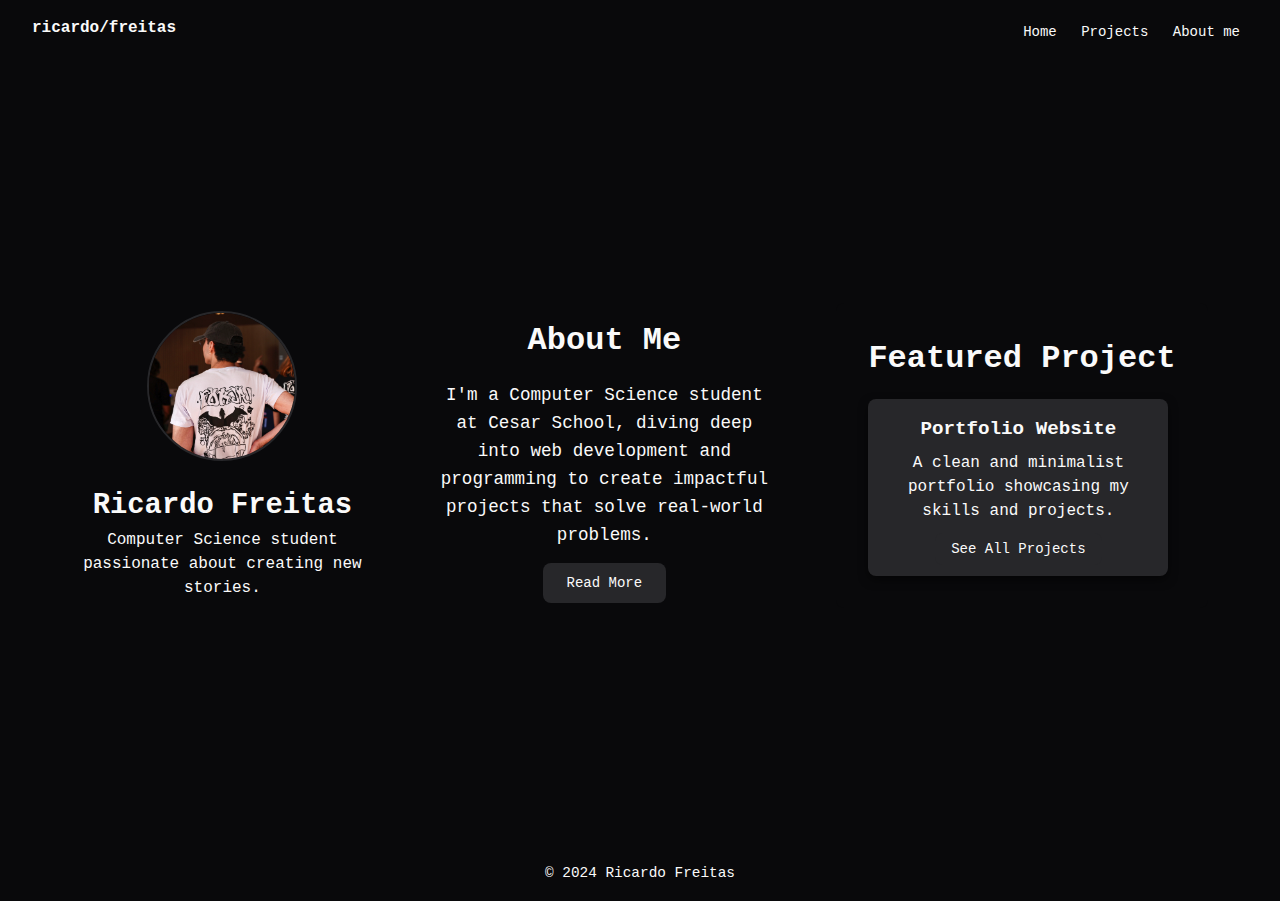
==== index.html @ 4a3787fd "First Commit" ====
<!DOCTYPE html>
<html lang="en">
<head>
    <meta charset="UTF-8">
    <meta name="viewport" content="width=device-width, initial-scale=1.0">
    <title>Home | Portifolio</title>
    <link rel="stylesheet" href="/styles/style.css">
</head>
<body>
    <header>
        <h1 class="name">ricardo/freitas</h1>
        <nav class="navbar">
            <a class="navbar__links" href="/index.html">Home</a>
            <a class="navbar__links" href="/projects.html">Projects</a>
            <a class="navbar__links" href="/about.html">About me</a>
        </nav>
    </header>

    <main class="main-container">
        <section class="profile">
            <img src="assets/Background.jpeg" alt="Picture of Ricardo Freitas" class="profile-image">
            <h2>Ricardo Freitas</h2>
            <p>Computer Science student passionate about creating new stories.</p>
        </section>

        <section class="about-preview">
            <h2>About Me</h2>
            <p>
                I'm a Computer Science student at Cesar School, diving deep into web development and programming 
                to create impactful projects that solve real-world problems.
            </p>
            <a href="about.html" class="btn">Read More</a>
        </section>

        <section class="featured-project">
            <h2>Featured Project</h2>
            <div class="project-card">
                <h3>Portfolio Website</h3>
                <p>A clean and minimalist portfolio showcasing my skills and projects.</p>
                <a href="projects.html" class="btn">See All Projects</a>
            </div>
        </section>
    </main>

    <footer>
        <p>© 2024 Ricardo Freitas</p>
    </footer>
</body>
</html>
---- styles/style.css ----
:root {
    --background: 240 10% 3.9%;
    --foreground: 0 0% 98%;
    --card: 240 10% 3.9%;
    --card-foreground: 0 0% 98%;
    --primary: 0 0% 98%;
    --primary-foreground: 240 5.9% 10%;
    --secondary: 240 3.7% 15.9%;
    --secondary-foreground: 0 0% 98%;
    --accent: 240 3.7% 15.9%;
    --accent-foreground: 0 0% 98%;
    --border: 240 3.7% 15.9%;
    --primary-font: 'JetBrains Mono', monospace;
  }

* {
    box-sizing: border-box;
    margin: 0;
    padding: 0;
}

body {
    background-color: hsl(var(--background));
    color: hsl(var(--foreground));
    font-family: var(--primary-font);
    font-size: 14px;
    line-height: 1.5;
}

header {
    display: flex;
    justify-content: space-between;
    align-items: center;
    padding: 1rem 2rem;
}

.navbar__links {
    text-decoration: none;
    color: hsl(var(--foreground));
    margin: 0.5rem;
    transition: border 0.3s, border-radius 0.3s, padding 0.3s;
}

.navbar__links:hover {
    border: 1px solid hsl(var(--accent));
    border-radius: 0.5rem;
    padding: 0.7rem;
}

.name {
    font-size: 1rem;
    font-weight: 700;
    margin-bottom: 0.5rem;
}


.main-container {
    display: flex;
    justify-content: center;
    align-items: center;
    gap: 2rem;
    height: 87vh;
    padding: 2rem;
    flex-wrap: wrap;
    max-width: 1200px;
    margin: 0 auto;
}

.profile {
    text-align: center;
    max-width: 300px;
    animation: fadeIn 1s ease-in-out;
}

.profile-image {
    width: 150px;
    height: 150px;
    border-radius: 50%;
    margin-bottom: 1rem;
    border: 2px solid hsl(var(--accent));
    object-fit: cover;
    transition: transform 0.3s;
}

.profile-image:hover {
    transform: scale(1.1);
}

.profile h2 {
    font-size: 1.8rem;
    color: hsl(var(--foreground));
}

.profile p {
    font-size: 1rem;
    color: hsl(var(--foreground));
}

.about-preview {
    text-align: center;
    max-width: 400px;
    color: hsl(var(--secondary-foreground));
    padding: 2rem;
    border-radius: 0.5rem;
    animation: slideInLeft 1s ease-in-out;
}

.about-preview h2 {
    font-size: 2rem;
    margin-bottom: 1rem;
    color: hsl(var(--foreground));
}

.about-preview p {
    font-size: 1.1rem;
    margin-bottom: 1.5rem;
    line-height: 1.6;
}

.about-preview .btn {
    padding: 0.75rem 1.5rem;
    background-color: hsl(var(--accent));
    color: hsl(var(--accent-foreground));
    text-decoration: none;
    border-radius: 0.5rem;
    transition: transform 0.3s, background-color 0.3s ease;
}

.about-preview .btn:hover {
    transform: scale(1.1);
    background-color: hsl(var(--primary));
    color: hsl(var(--primary-foreground));
}

.featured-project {
    text-align: center;
    max-width: 400px;
    background-color: hsl(var(--card));
    color: hsl(var(--card-foreground));
    padding: 2rem;
    border-radius: 0.5rem;
    animation: slideInRight 1s ease-in-out;
}

.featured-project h2 {
    font-size: 2rem;
    margin-bottom: 1rem;
}

.featured-project .project-card {
    background-color: hsl(var(--secondary));
    color: hsl(var(--secondary-foreground));
    padding: 1rem;
    border-radius: 0.5rem;
    transition: transform 0.3s;
}

.project-card:hover {
    transform: scale(1.05);
}

.project-card h3 {
    font-size: 1.2rem;
    margin-bottom: 0.5rem;
}

.project-card p {
    font-size: 1rem;
    margin-bottom: 1rem;
}

.project-card .btn {
    padding: 0.75rem 1.5rem;
    background-color: hsl(var(--accent));
    color: hsl(var(--accent-foreground));
    text-decoration: none;
    border-radius: 0.5rem;
    transition: transform 0.3s, background-color 0.3s ease;
}

.project-card .btn:hover {
    transform: scale(1.1);
    background-color: hsl(var(--primary));
    color: hsl(var(--primary-foreground));
}

@keyframes fadeIn {
    from {
        opacity: 0;
        transform: translateY(20px);
    }
    to {
        opacity: 1;
        transform: translateY(0);
    }
}

@keyframes slideInLeft {
    from {
        opacity: 0;
        transform: translateX(-50px);
    }
    to {
        opacity: 1;
        transform: translateX(0);
    }
}

@keyframes slideInRight {
    from {
        opacity: 0;
        transform: translateX(50px);
    }
    to {
        opacity: 1;
        transform: translateX(0);
    }
}

.projects-intro {
    text-align: center;
    padding: 2rem 1rem;
    animation: fadeIn 1s ease-in-out;
}

.projects-intro h2 {
    font-size: 2rem;
    margin-bottom: 1rem;
    color: hsl(var(--foreground));
}

.projects-intro p {
    font-size: 1rem;
    color: hsl(var(--foreground));
}

.projects-grid {
    display: flex;
    flex-wrap: wrap;
    justify-content: center;
    gap: 2rem; 
    padding: 2rem;
}

.project-card {
    background-color: hsl(var(--card));
    color: hsl(var(--card-foreground));
    padding: 1.5rem;
    border-radius: 0.5rem;
    max-width: 300px;
    text-align: center;
    box-shadow: 0 4px 10px rgba(0, 0, 0, 0.5);
    transition: transform 0.3s ease, box-shadow 0.3s ease;
}

.project-card:hover {
    transform: scale(1.05);
    box-shadow: 0 6px 15px rgba(0, 0, 0, 0.6);
}

.project-card h3 {
    font-size: 1.2rem;
    margin-bottom: 0.5rem;
    color: hsl(var(--foreground));
}

.project-card p {
    font-size: 1rem;
    margin-bottom: 1rem;
}

.project-image {
    width: 100%;
    border-radius: 0.5rem;
    margin-bottom: 1rem;
    object-fit: cover;
    max-height: 200px;
}

.tags {
    display: flex;
    justify-content: center;
    flex-wrap: wrap;
    gap: 0.5rem;
    margin-bottom: 1rem;
}

.tag {
    display: inline-block;
    background-color: hsl(var(--secondary));
    color: hsl(var(--foreground));
    font-size: 0.8rem;
    padding: 0.3rem 0.7rem;
    border-radius: 0.5rem;
    text-transform: uppercase;
}

.tag:hover {
    background-color: hsl(var(--accent));
    color: hsl(var(--accent-foreground));
}

.project-card .btn {
    padding: 0.5rem 1rem;
    background-color: hsl(var(--accent));
    color: hsl(var(--accent-foreground));
    text-decoration: none;
    border-radius: 0.5rem;
    transition: background-color 0.3s ease, transform 0.3s ease;
}

.project-card .btn:hover {
    background-color: hsl(var(--primary));
    color: hsl(var(--primary-foreground));
    transform: scale(1.1);
}

.project-card:nth-child(odd) {
    animation: fadeIn 1s ease-in-out;
}

.project-card:nth-child(even) {
    animation: fadeIn 1s ease-in-out;
}

.about-container {
    display: flex;
    flex-direction: column;
    align-items: center;
    gap: 2rem;
    padding: 2rem;
    text-align: center;
    animation: fadeIn 1s ease-in-out;
}

.about-image {
    width: 150px;
    height: 150px;
    border-radius: 50%;
    margin-bottom: 1rem;
    border: 2px solid hsl(var(--accent));
    object-fit: cover;
}

.about-intro p {
    font-size: 1rem;
    line-height: 1.6;
    color: hsl(var(--foreground));
    max-width: 800px;
    margin: 0 auto;
}

.about-skills {
    width: 100%;
    max-width: 1200px;
    animation: fadeIn 1s ease-in-out;
}

.about-skills h2 {
    margin-bottom: 1rem;
}

.skills-grid {
    display: flex;
    justify-content: center;
    gap: 2rem;
    flex-wrap: wrap;
}

.skill-card {
    background-color: hsl(var(--card));
    color: hsl(var(--card-foreground));
    padding: 1rem;
    border-radius: 0.5rem;
    box-shadow: 0 4px 10px rgba(0, 0, 0, 0.5);
    text-align: left;
    max-width: 250px;
    width: 100%;
}

.skill-card h3 {
    margin-bottom: 0.5rem;
    color: hsl(var(--foreground));
}

.skill-card ul {
    list-style: none;
    padding: 0;
}

.skill-card li {
    font-size: 0.9rem;
    margin-bottom: 0.3rem;
}

.about-experience {
    max-width: 800px;
    text-align: center;
    animation: fadeIn 1s ease-in-out;
}

.about-experience h2 {
    margin-bottom: 1rem;
}

.about-experience p {
    font-size: 1rem;
    line-height: 1.6;
    color: hsl(var(--foreground));
}

footer {
    text-align: center;
    padding: 1rem;
    background-color: hsl(var(--background));
    color: hsl(var(--foreground));
    font-size: 0.9rem;
}
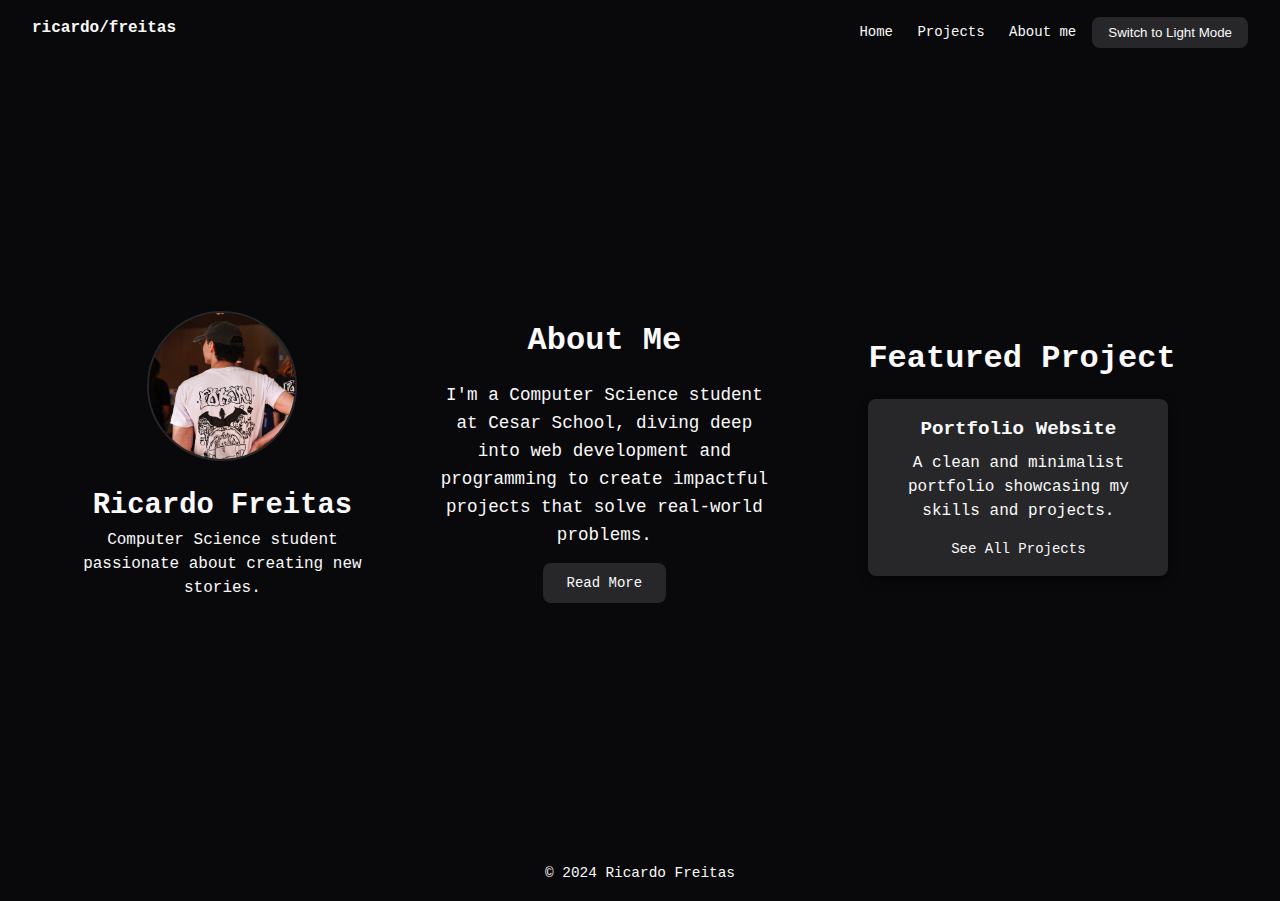
==== commit 885579d2: "Adição função JS" ====
--- a/index.html
+++ b/index.html
@@ -9,11 +9,14 @@
 <body>
     <header>
         <h1 class="name">ricardo/freitas</h1>
-        <nav class="navbar">
-            <a class="navbar__links" href="/index.html">Home</a>
-            <a class="navbar__links" href="/projects.html">Projects</a>
-            <a class="navbar__links" href="/about.html">About me</a>
-        </nav>
+        <section class="separator">
+            <nav class="navbar">
+                <a class="navbar__links" href="/index.html">Home</a>
+                <a class="navbar__links" href="/projects.html">Projects</a>
+                <a class="navbar__links" href="/about.html">About me</a>
+            </nav>
+            <button id="theme-toggle" class="theme-btn">Switch to Light Mode</button>
+        </section>
     </header>
 
     <main class="main-container">
@@ -45,5 +48,7 @@
     <footer>
         <p>© 2024 Ricardo Freitas</p>
     </footer>
+
+    <script src="/js/script.js"></script>
 </body>
 </html>--- a/styles/style.css
+++ b/styles/style.css
@@ -13,6 +13,21 @@
     --primary-font: 'JetBrains Mono', monospace;
   }
 
+.white {
+    --background: 0 0% 100%;
+    --foreground: 240 10% 3.9%;
+    --card: 0 0% 100%;
+    --card-foreground: 240 10% 3.9%;
+    --primary: 240 5.9% 10%;
+    --primary-foreground: 0 0% 98%;
+    --secondary: 240 4.8% 95.9%;
+    --secondary-foreground: 240 5.9% 10%;
+    --accent: 240 4.8% 95.9%;
+    --accent-foreground: 240 5.9% 10%;
+    --border: 240 5.9% 90%;
+    --primary-font: 'JetBrains Mono', monospace;
+}
+
 * {
     box-sizing: border-box;
     margin: 0;
@@ -32,6 +47,29 @@
     justify-content: space-between;
     align-items: center;
     padding: 1rem 2rem;
+}
+
+.separator {
+    display: flex;
+    align-items: center;
+    justify-content: center;
+}
+
+.theme-btn {
+    padding: 0.5rem 1rem;
+    margin-left: 0.5rem;
+    background-color: hsl(var(--accent));
+    color: hsl(var(--accent-foreground));
+    border: none;
+    border-radius: 0.5rem;
+    cursor: pointer;
+    transition: background-color 0.3s, transform 0.2s;
+}
+
+.theme-btn:hover {
+    background-color: hsl(var(--primary));
+    color: hsl(var(--primary-foreground));
+    transform: scale(1.05);
 }
 
 .navbar__links {
